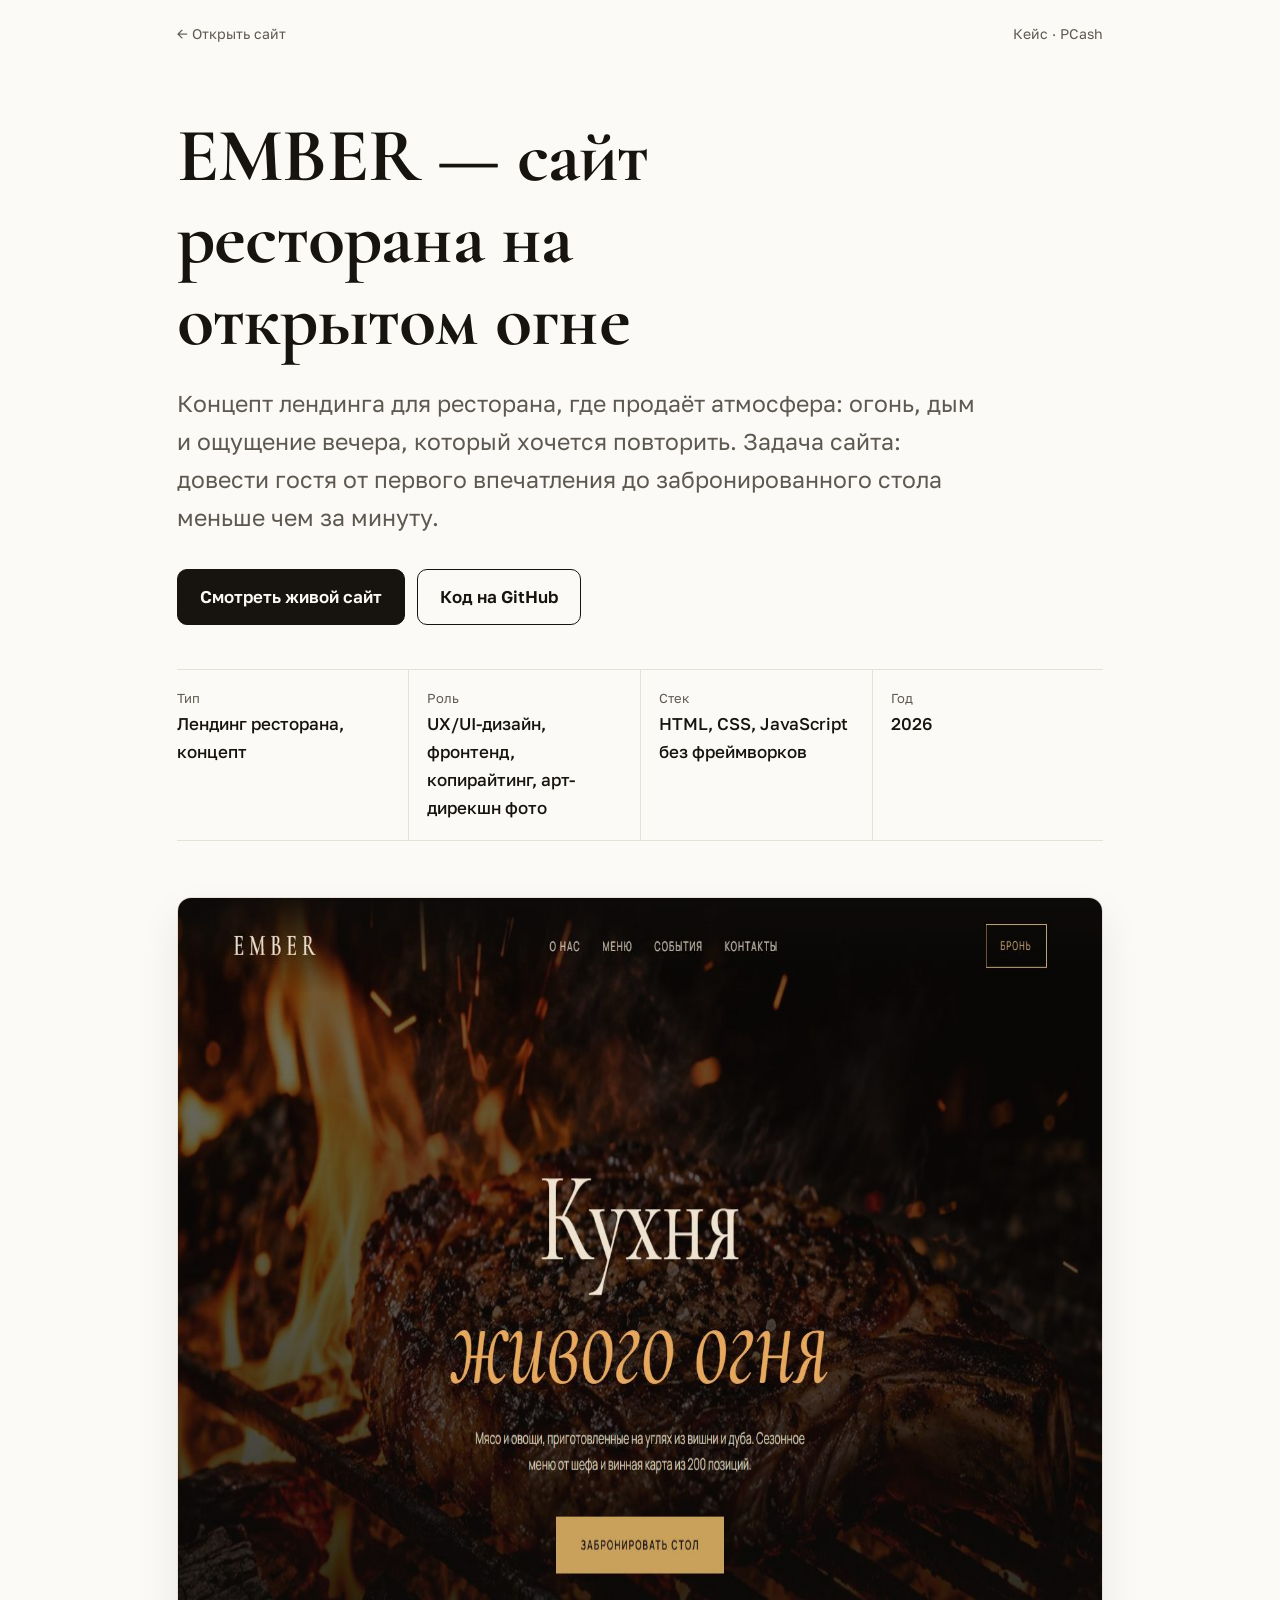
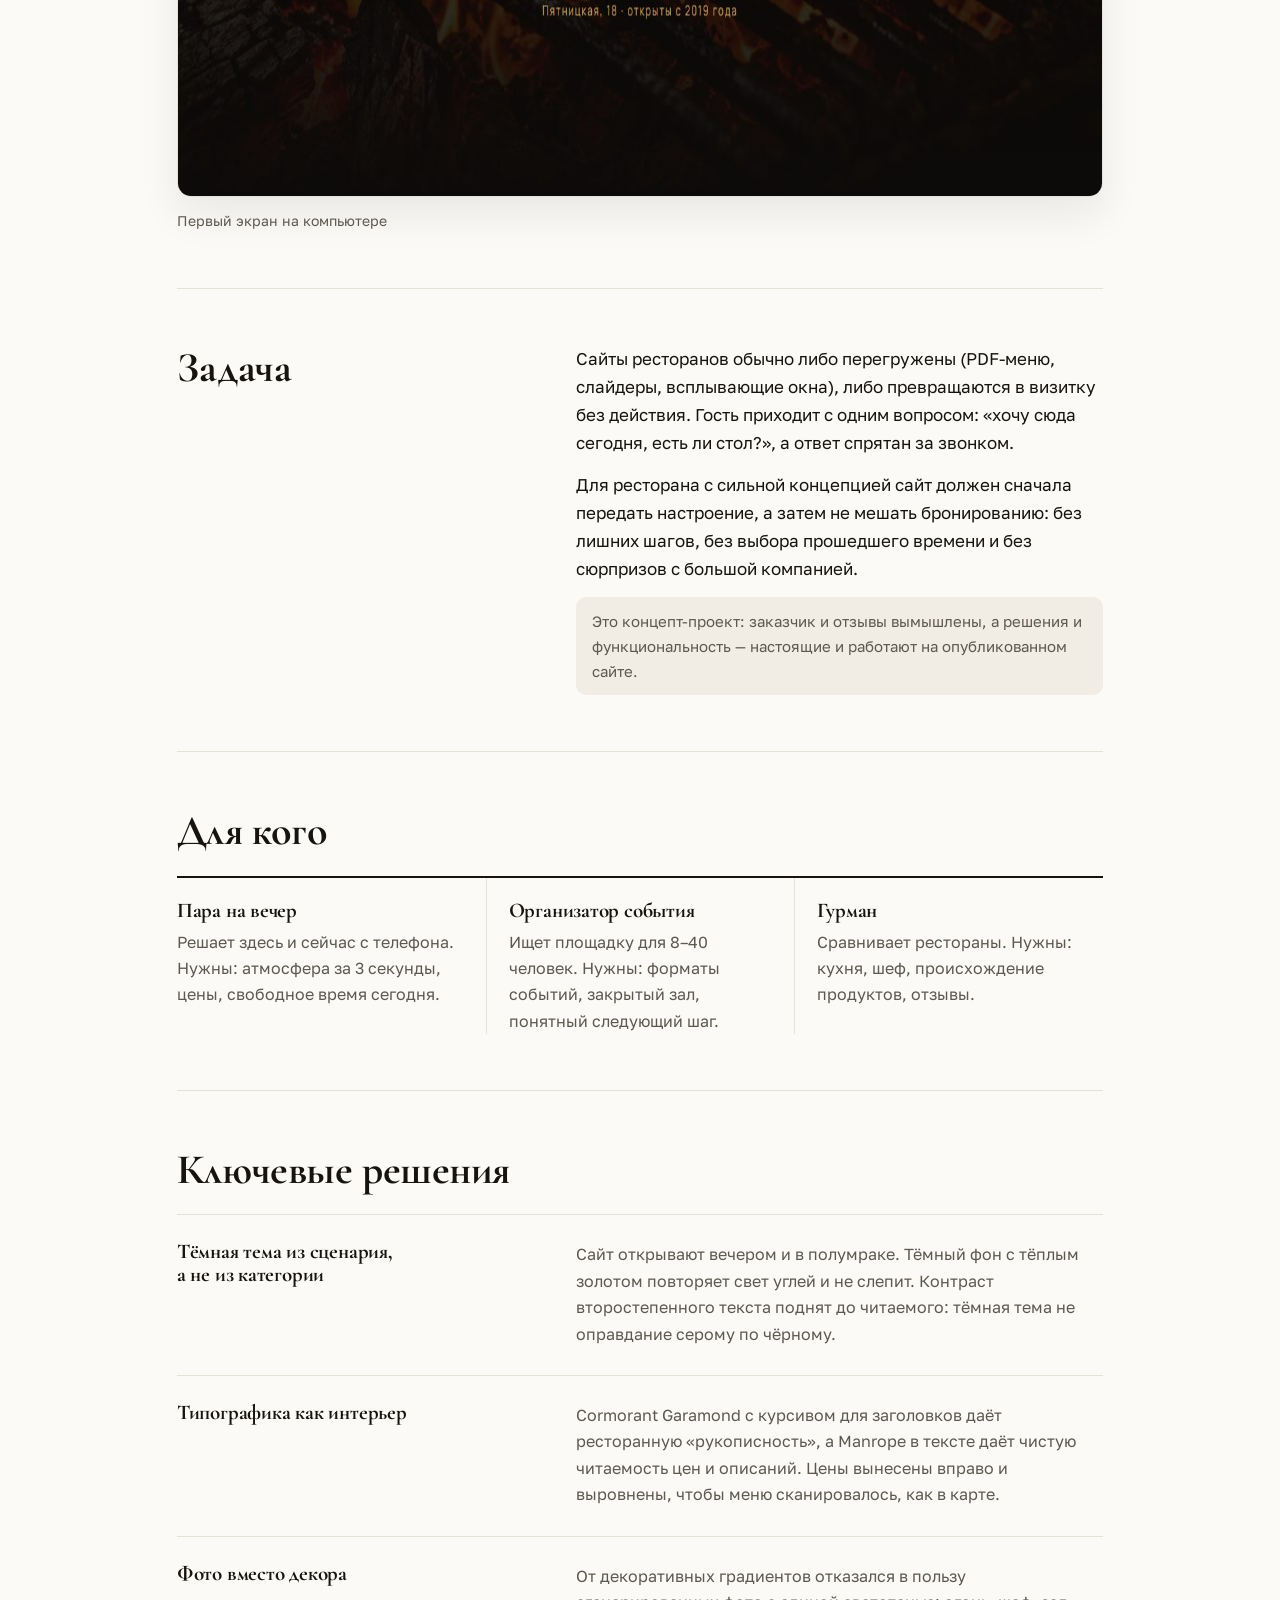
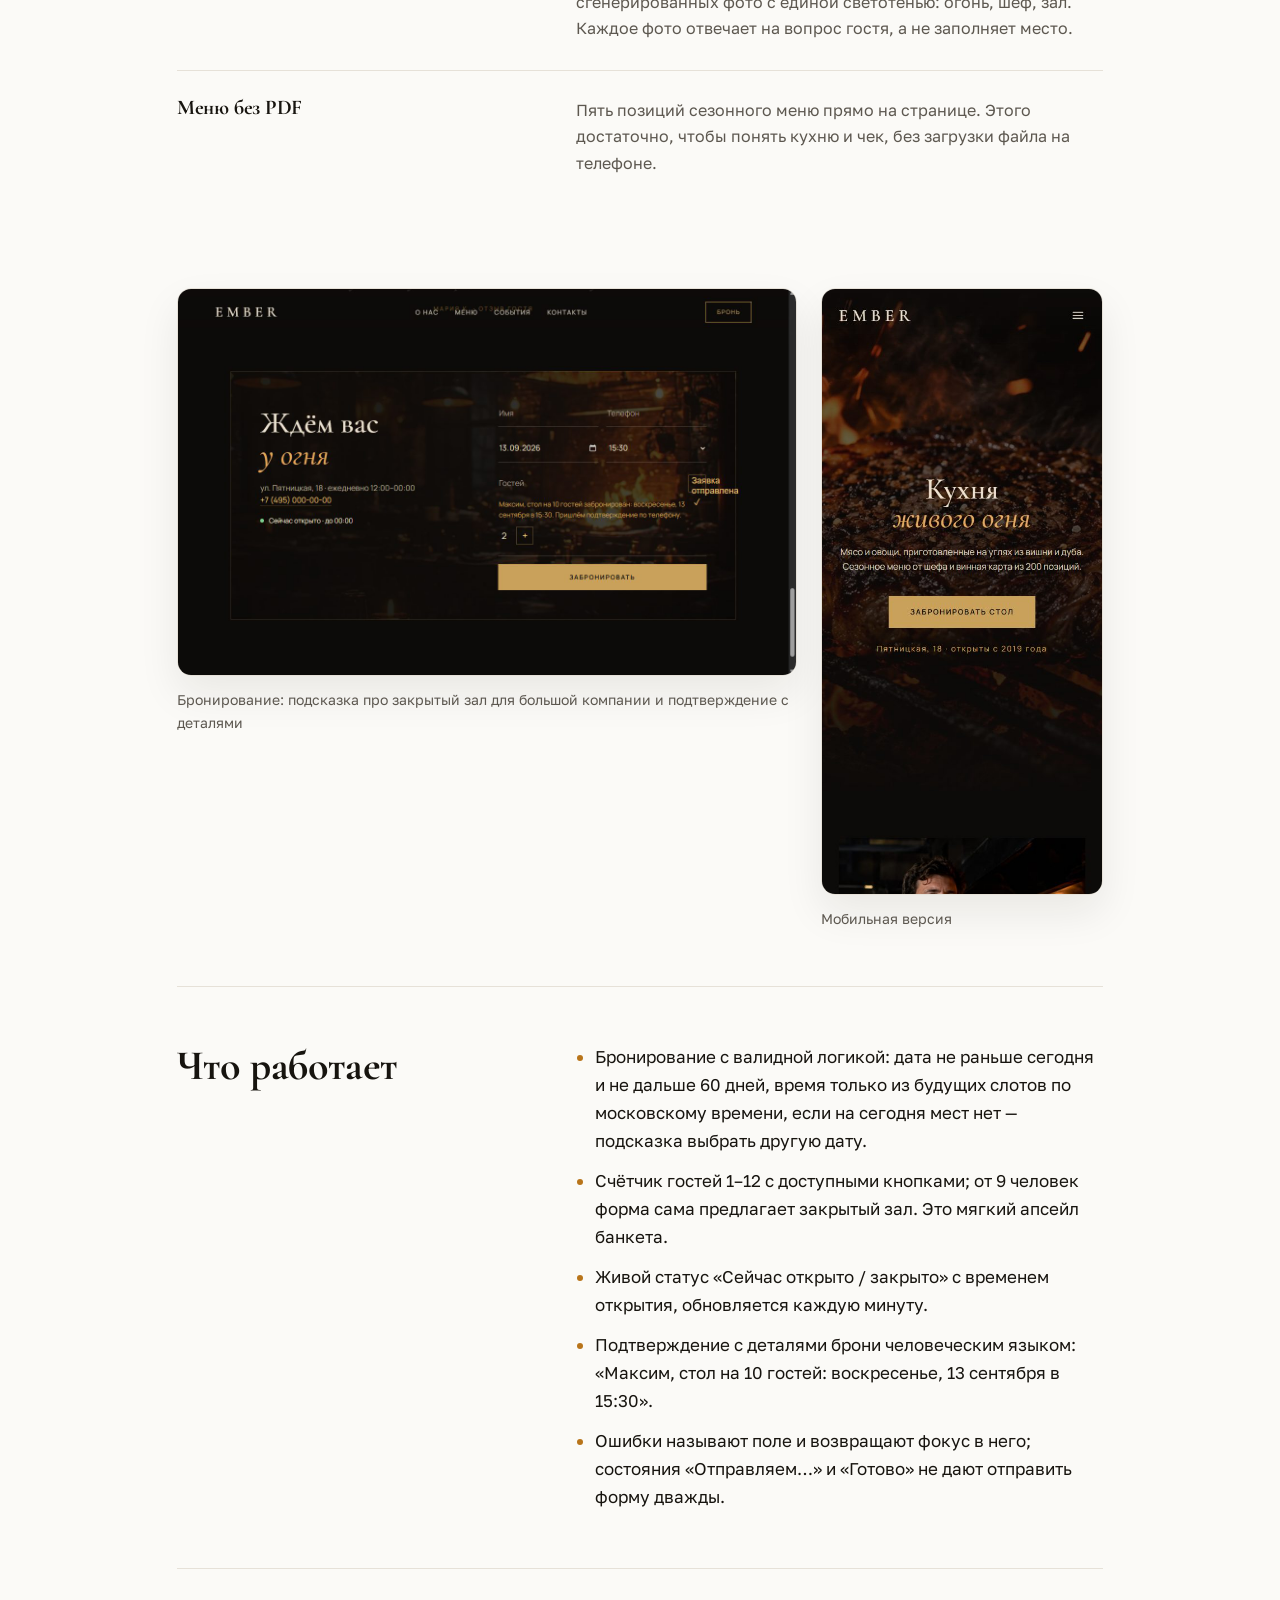
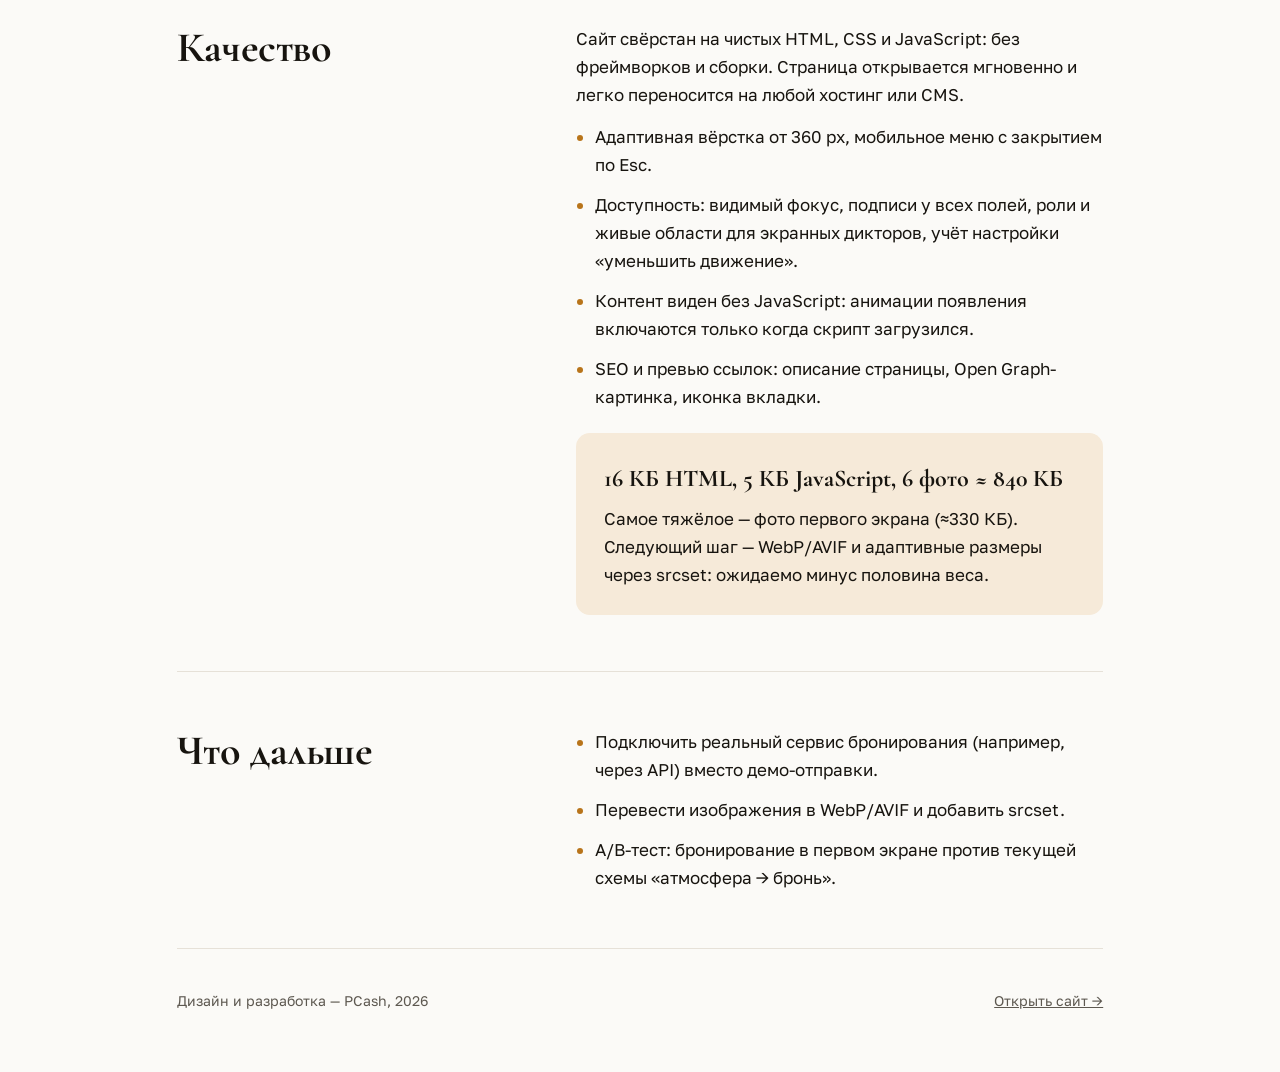
==== case-study.html @ 5219b6cd "Add case study page Co-Authored-By: Claude Opus 5 <noreply@anthropic.com>" ====
<!doctype html><html lang="ru"><head><meta charset="utf-8"><meta name="viewport" content="width=device-width,initial-scale=1">
<title>Кейс: EMBER — сайт ресторана на открытом огне</title>
<meta name="description" content="Концепт лендинга для ресторана, где продаёт атмосфера: огонь, дым и ощущение вечера, который хочется повторить. Задача сайта: довести гостя от первого впечатления до забронированного стола меньше чем за минуту.">
<meta property="og:title" content="Кейс: EMBER — сайт ресторана на открытом огне"><meta property="og:image" content="https://philippkasharov-bit.github.io/ember-restaurant/case/desktop.jpg">
<link href="https://fonts.googleapis.com/css2?family=Cormorant+Garamond:wght@500;600&family=Golos+Text:wght@400;500;600&display=swap" rel="stylesheet">
<style>
*{margin:0;box-sizing:border-box}
:root{--ink:#17140f;--muted:#5d5850;--line:#e6e1d8;--bg:#fbfaf7;--accent:#b8741a;--soft:#f6ead9}
body{font-family:'Golos Text',system-ui,sans-serif;background:var(--bg);color:var(--ink);line-height:1.65;font-size:17px}
a{color:inherit}
.wrap{max-width:1080px;margin:auto;padding:0 6vw}
.top{display:flex;justify-content:space-between;align-items:center;padding:22px 0;font-size:14px;color:var(--muted)}
.top a{text-decoration:none}.top a:hover{color:var(--ink)}
h1,h2,h3{font-family:'Cormorant Garamond',Georgia,serif;line-height:1.08;letter-spacing:-.01em;text-wrap:balance}
h1{font-size:clamp(40px,6vw,76px);margin:48px 0 24px;max-width:16ch}
h2{font-size:clamp(28px,3.4vw,42px);margin-bottom:22px}
h3{font-size:21px;margin-bottom:6px}
.lead{font-size:clamp(19px,2vw,23px);color:var(--muted);max-width:58ch}
.links{display:flex;gap:12px;flex-wrap:wrap;margin:32px 0 44px}
.btn{display:inline-flex;align-items:center;gap:8px;padding:13px 22px;border-radius:10px;text-decoration:none;font-weight:600;border:1px solid var(--ink);transition:background .2s,color .2s}
.btn.primary{background:var(--ink);color:var(--bg)}.btn:hover{background:var(--accent);border-color:var(--accent);color:#fff}
dl{display:grid;grid-template-columns:repeat(4,1fr);border-top:1px solid var(--line);border-bottom:1px solid var(--line)}
dl div{padding:18px 18px 18px 0}dl div+div{padding-left:18px;border-left:1px solid var(--line)}
dt{font-size:13px;color:var(--muted)}dd{font-weight:500}
figure{margin:56px 0}figure img{width:100%;display:block;border-radius:14px;border:1px solid var(--line);box-shadow:0 18px 40px rgba(23,20,15,.08)}
figcaption{font-size:14px;color:var(--muted);margin-top:12px}
.duo{display:grid;grid-template-columns:2.2fr 1fr;gap:24px;align-items:start}
section{padding:56px 0;border-top:1px solid var(--line)}
.cols{display:grid;grid-template-columns:.9fr 1.4fr;gap:60px}
.cols p+p{margin-top:14px}
.cards{list-style:none;padding:0;display:grid;grid-template-columns:repeat(3,1fr);gap:0;border-top:2px solid var(--ink)}
.cards li{padding:22px 22px 0 0}.cards li+li{padding-left:22px;border-left:1px solid var(--line)}
.cards p,.dec p{color:var(--muted);font-size:16px}
.dec{list-style:none;padding:0;display:grid;gap:28px}
.dec li{display:grid;grid-template-columns:.9fr 1.4fr;gap:60px;padding-top:26px;border-top:1px solid var(--line)}
.feat{padding-left:1.1em;display:grid;gap:12px}.feat li::marker{color:var(--accent)}
.stat{background:var(--soft);border-radius:14px;padding:26px 28px;margin-top:22px}
.stat b{display:block;font-family:'Cormorant Garamond',Georgia,serif;font-size:24px;margin-bottom:6px}
.note{font-size:15px;color:var(--muted);background:#f1ede5;border-radius:10px;padding:12px 16px;margin-top:22px}
footer{padding:40px 0 60px;border-top:1px solid var(--line);color:var(--muted);font-size:14px;display:flex;justify-content:space-between;flex-wrap:wrap;gap:12px}
:focus-visible{outline:3px solid var(--accent);outline-offset:3px}
@media(max-width:820px){dl{grid-template-columns:1fr 1fr}dl div:nth-child(3){padding-left:0;border-left:0}.duo,.cols,.dec li,.cards{grid-template-columns:1fr;gap:18px}.cards li,.cards li+li{padding:20px 0;border-left:0;border-bottom:1px solid var(--line)}}
</style></head><body>
<div class="wrap">
<header class="top"><a href="./">← Открыть сайт</a><span>Кейс · PCash</span></header>
<h1>EMBER — сайт ресторана на открытом огне</h1>
<p class="lead">Концепт лендинга для ресторана, где продаёт атмосфера: огонь, дым и ощущение вечера, который хочется повторить. Задача сайта: довести гостя от первого впечатления до забронированного стола меньше чем за минуту.</p>
<div class="links"><a class="btn primary" href="./">Смотреть живой сайт</a><a class="btn" href="https://github.com/philippkasharov-bit/ember-restaurant">Код на GitHub</a></div>
<dl><div><dt>Тип</dt><dd>Лендинг ресторана, концепт</dd></div><div><dt>Роль</dt><dd>UX/UI-дизайн, фронтенд, копирайтинг, арт-дирекшн фото</dd></div><div><dt>Стек</dt><dd>HTML, CSS, JavaScript без фреймворков</dd></div><div><dt>Год</dt><dd>2026</dd></div></dl>

<figure><img src="case/desktop.jpg" alt="Первый экран сайта EMBER — сайт ресторана на открытом огне на компьютере" width="1440" height="900" loading="eager"><figcaption>Первый экран на компьютере</figcaption></figure>

<section class="cols"><h2>Задача</h2><div><p>Сайты ресторанов обычно либо перегружены (PDF-меню, слайдеры, всплывающие окна), либо превращаются в визитку без действия. Гость приходит с одним вопросом: «хочу сюда сегодня, есть ли стол?», а ответ спрятан за звонком.</p><p>Для ресторана с сильной концепцией сайт должен сначала передать настроение, а затем не мешать бронированию: без лишних шагов, без выбора прошедшего времени и без сюрпризов с большой компанией.</p><p class="note">Это концепт-проект: заказчик и отзывы вымышлены, а решения и функциональность — настоящие и работают на опубликованном сайте.</p></div></section>

<section><h2>Для кого</h2><ul class="cards"><li><h3>Пара на вечер</h3><p>Решает здесь и сейчас с телефона. Нужны: атмосфера за 3 секунды, цены, свободное время сегодня.</p></li><li><h3>Организатор события</h3><p>Ищет площадку для 8–40 человек. Нужны: форматы событий, закрытый зал, понятный следующий шаг.</p></li><li><h3>Гурман</h3><p>Сравнивает рестораны. Нужны: кухня, шеф, происхождение продуктов, отзывы.</p></li></ul></section>

<section><h2>Ключевые решения</h2><ul class="dec"><li><h3>Тёмная тема из сценария, а не из категории</h3><p>Сайт открывают вечером и в полумраке. Тёмный фон с тёплым золотом повторяет свет углей и не слепит. Контраст второстепенного текста поднят до читаемого: тёмная тема не оправдание серому по чёрному.</p></li><li><h3>Типографика как интерьер</h3><p>Cormorant Garamond с курсивом для заголовков даёт ресторанную «рукописность», а Manrope в тексте даёт чистую читаемость цен и описаний. Цены вынесены вправо и выровнены, чтобы меню сканировалось, как в карте.</p></li><li><h3>Фото вместо декора</h3><p>От декоративных градиентов отказался в пользу сгенерированных фото с единой светотенью: огонь, шеф, зал. Каждое фото отвечает на вопрос гостя, а не заполняет место.</p></li><li><h3>Меню без PDF</h3><p>Пять позиций сезонного меню прямо на странице. Этого достаточно, чтобы понять кухню и чек, без загрузки файла на телефоне.</p></li></ul></section>

<figure class="duo"><div><img src="case/detail.jpg" alt="Бронирование: подсказка про закрытый зал для большой компании и подтверждение с деталями" loading="lazy"><figcaption>Бронирование: подсказка про закрытый зал для большой компании и подтверждение с деталями</figcaption></div><div><img src="case/mobile.jpg" alt="Мобильная версия" loading="lazy"><figcaption>Мобильная версия</figcaption></div></figure>

<section class="cols"><h2>Что работает</h2><ul class="feat"><li>Бронирование с валидной логикой: дата не раньше сегодня и не дальше 60 дней, время только из будущих слотов по московскому времени, если на сегодня мест нет — подсказка выбрать другую дату.</li><li>Счётчик гостей 1–12 с доступными кнопками; от 9 человек форма сама предлагает закрытый зал. Это мягкий апсейл банкета.</li><li>Живой статус «Сейчас открыто / закрыто» с временем открытия, обновляется каждую минуту.</li><li>Подтверждение с деталями брони человеческим языком: «Максим, стол на 10 гостей: воскресенье, 13 сентября в 15:30».</li><li>Ошибки называют поле и возвращают фокус в него; состояния «Отправляем…» и «Готово» не дают отправить форму дважды.</li></ul></section>

<section class="cols"><h2>Качество</h2><div>
<p>Сайт свёрстан на чистых HTML, CSS и JavaScript: без фреймворков и сборки. Страница открывается мгновенно и легко переносится на любой хостинг или CMS.</p>
<ul class="feat" style="margin-top:14px">
<li>Адаптивная вёрстка от 360 px, мобильное меню с закрытием по Esc.</li>
<li>Доступность: видимый фокус, подписи у всех полей, роли и живые области для экранных дикторов, учёт настройки «уменьшить движение».</li>
<li>Контент виден без JavaScript: анимации появления включаются только когда скрипт загрузился.</li>
<li>SEO и превью ссылок: описание страницы, Open Graph-картинка, иконка вкладки.</li>
</ul>
<div class="stat"><b>16 КБ HTML, 5 КБ JavaScript, 6 фото ≈ 840 КБ</b>Самое тяжёлое — фото первого экрана (≈330 КБ). Следующий шаг — WebP/AVIF и адаптивные размеры через srcset: ожидаемо минус половина веса.</div>
</div></section>

<section class="cols"><h2>Что дальше</h2><ul class="feat"><li>Подключить реальный сервис бронирования (например, через API) вместо демо-отправки.</li><li>Перевести изображения в WebP/AVIF и добавить srcset.</li><li>A/B-тест: бронирование в первом экране против текущей схемы «атмосфера → бронь».</li></ul></section>
</div>
<div class="wrap"><footer><span>Дизайн и разработка — PCash, 2026</span><a href="./">Открыть сайт →</a></footer></div>
</body></html>
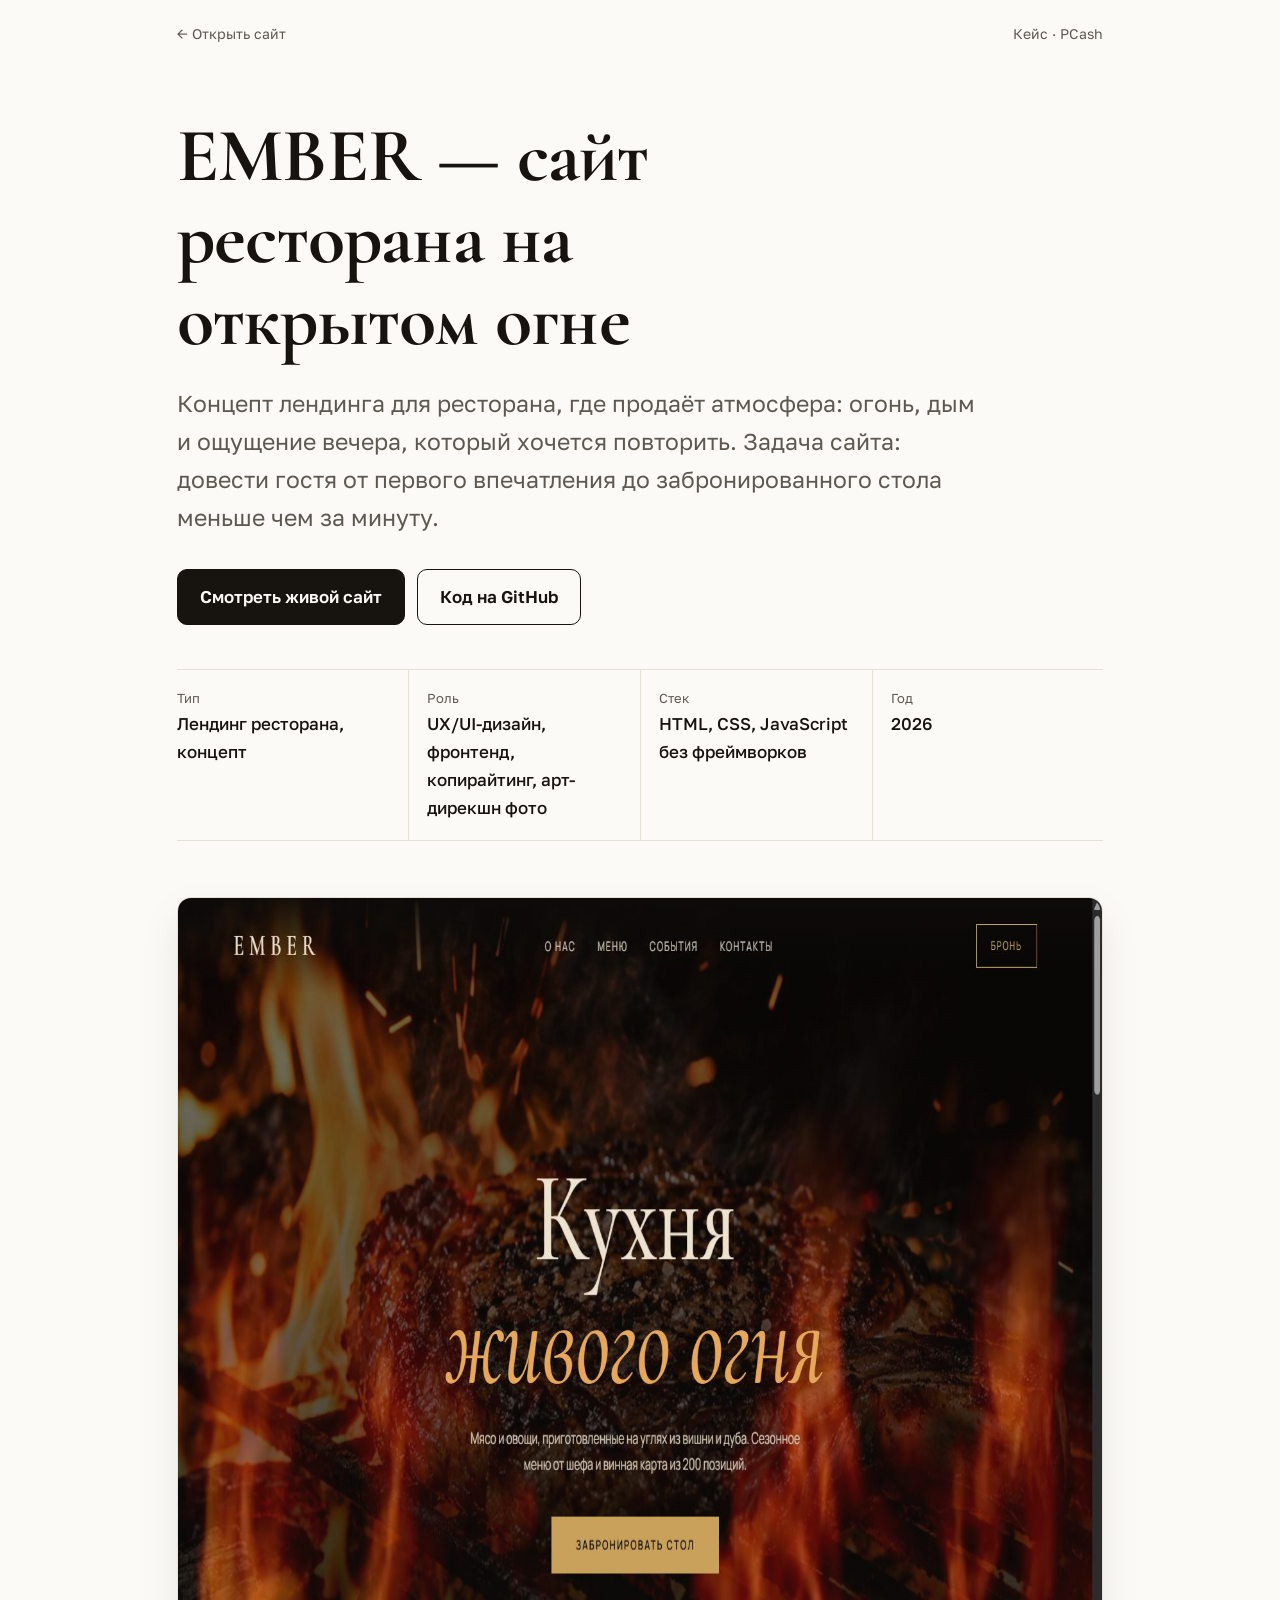
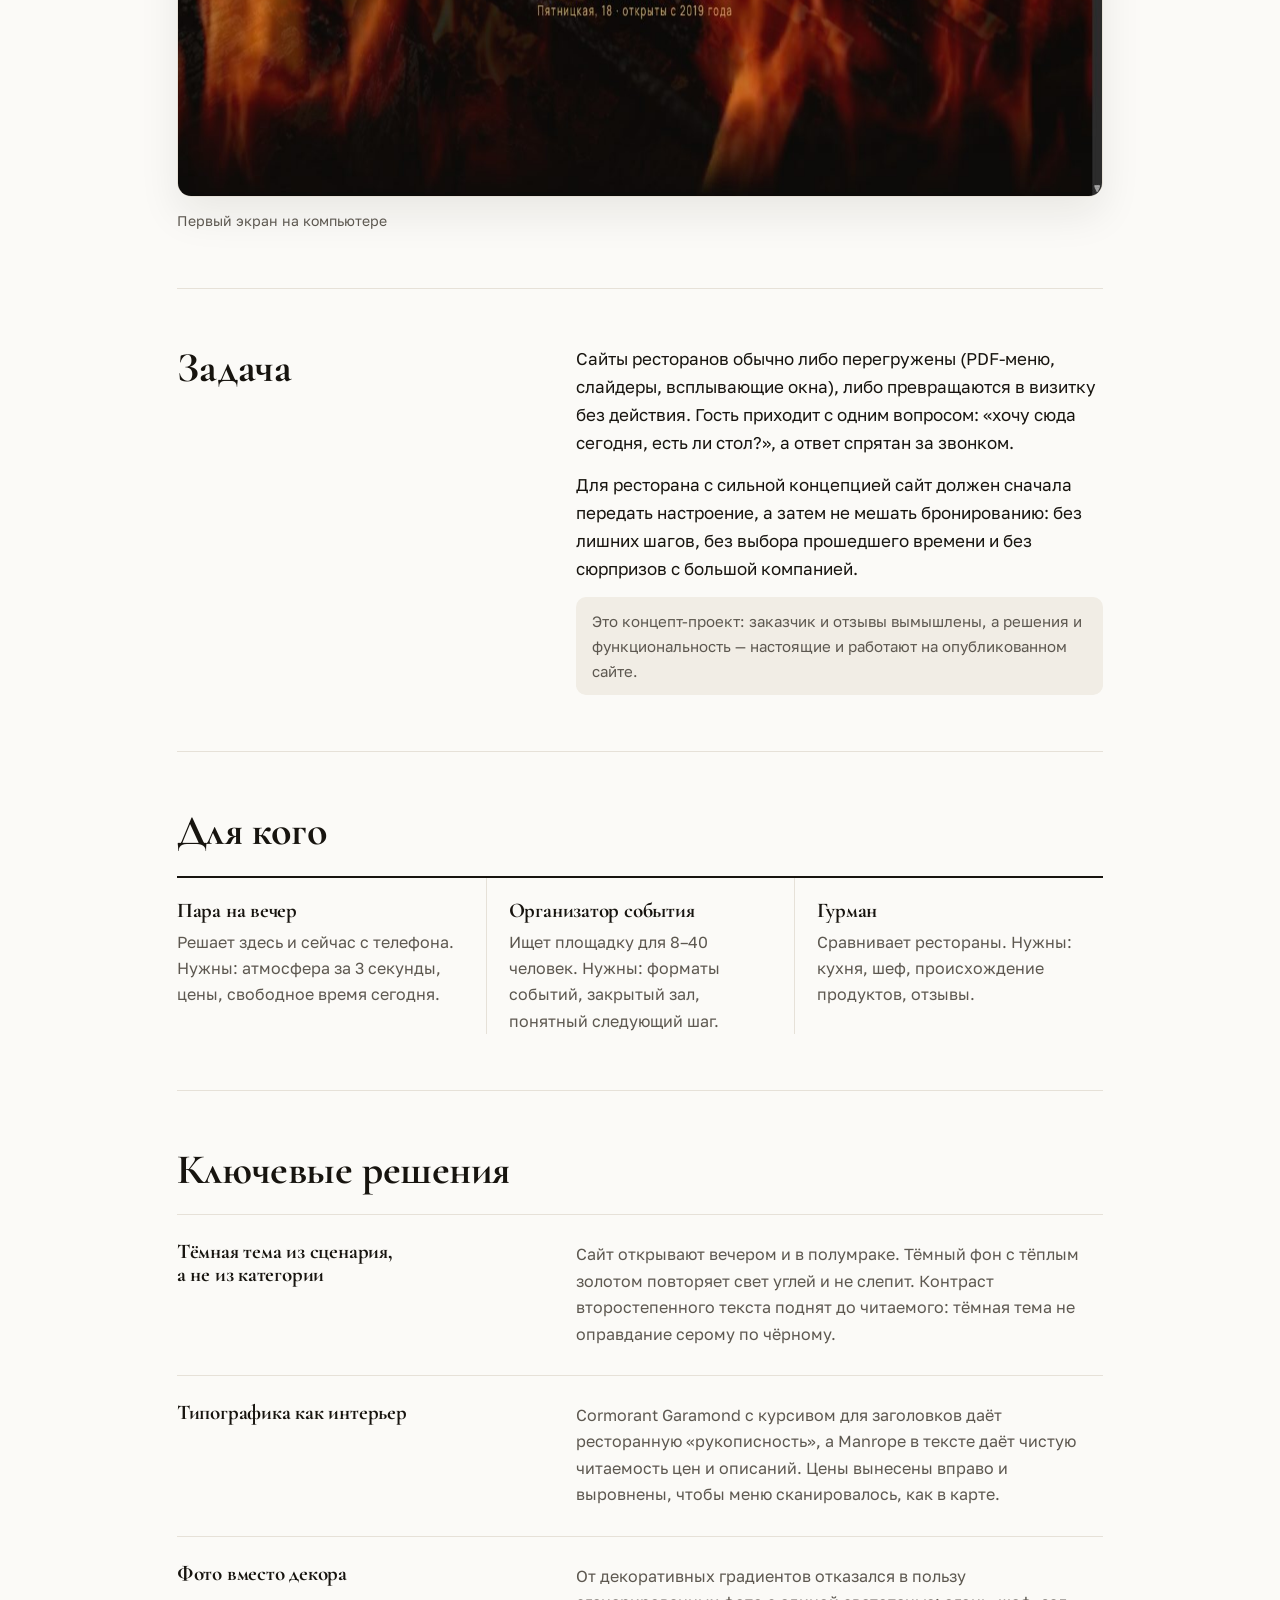
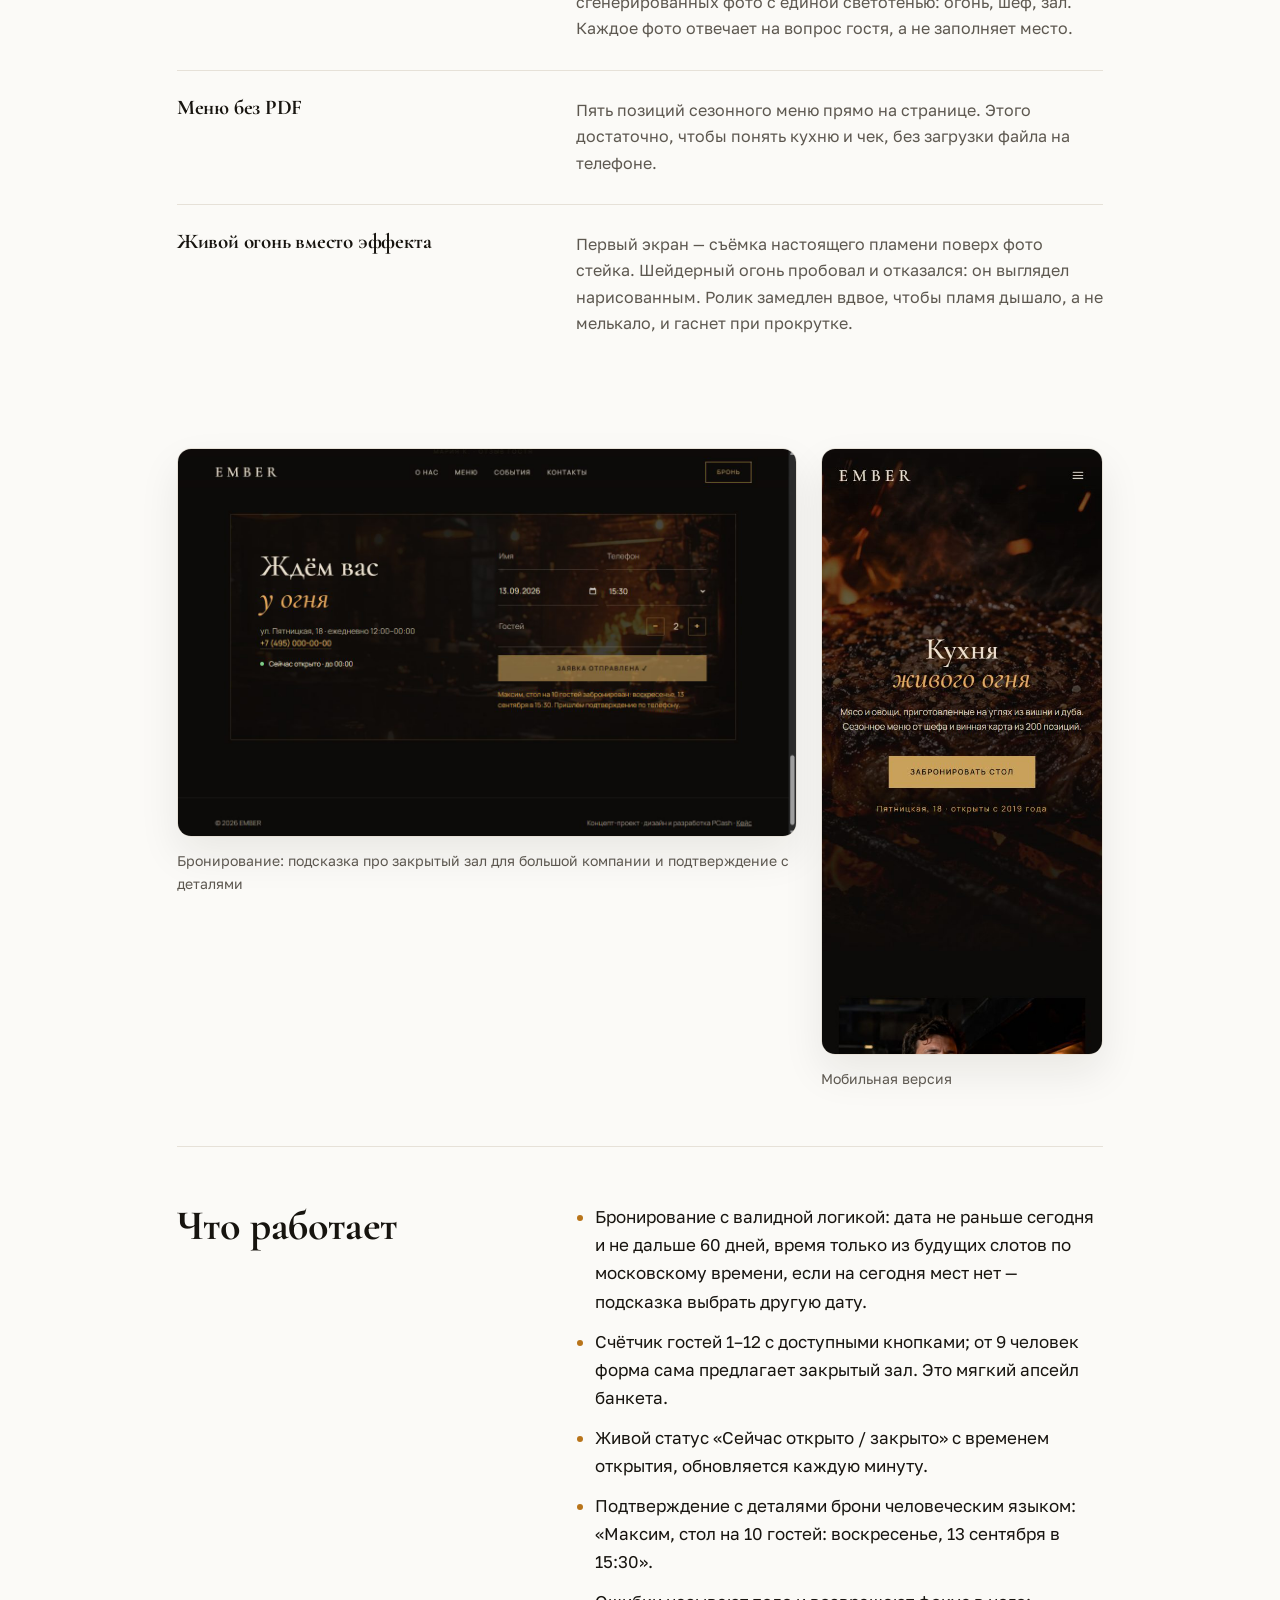
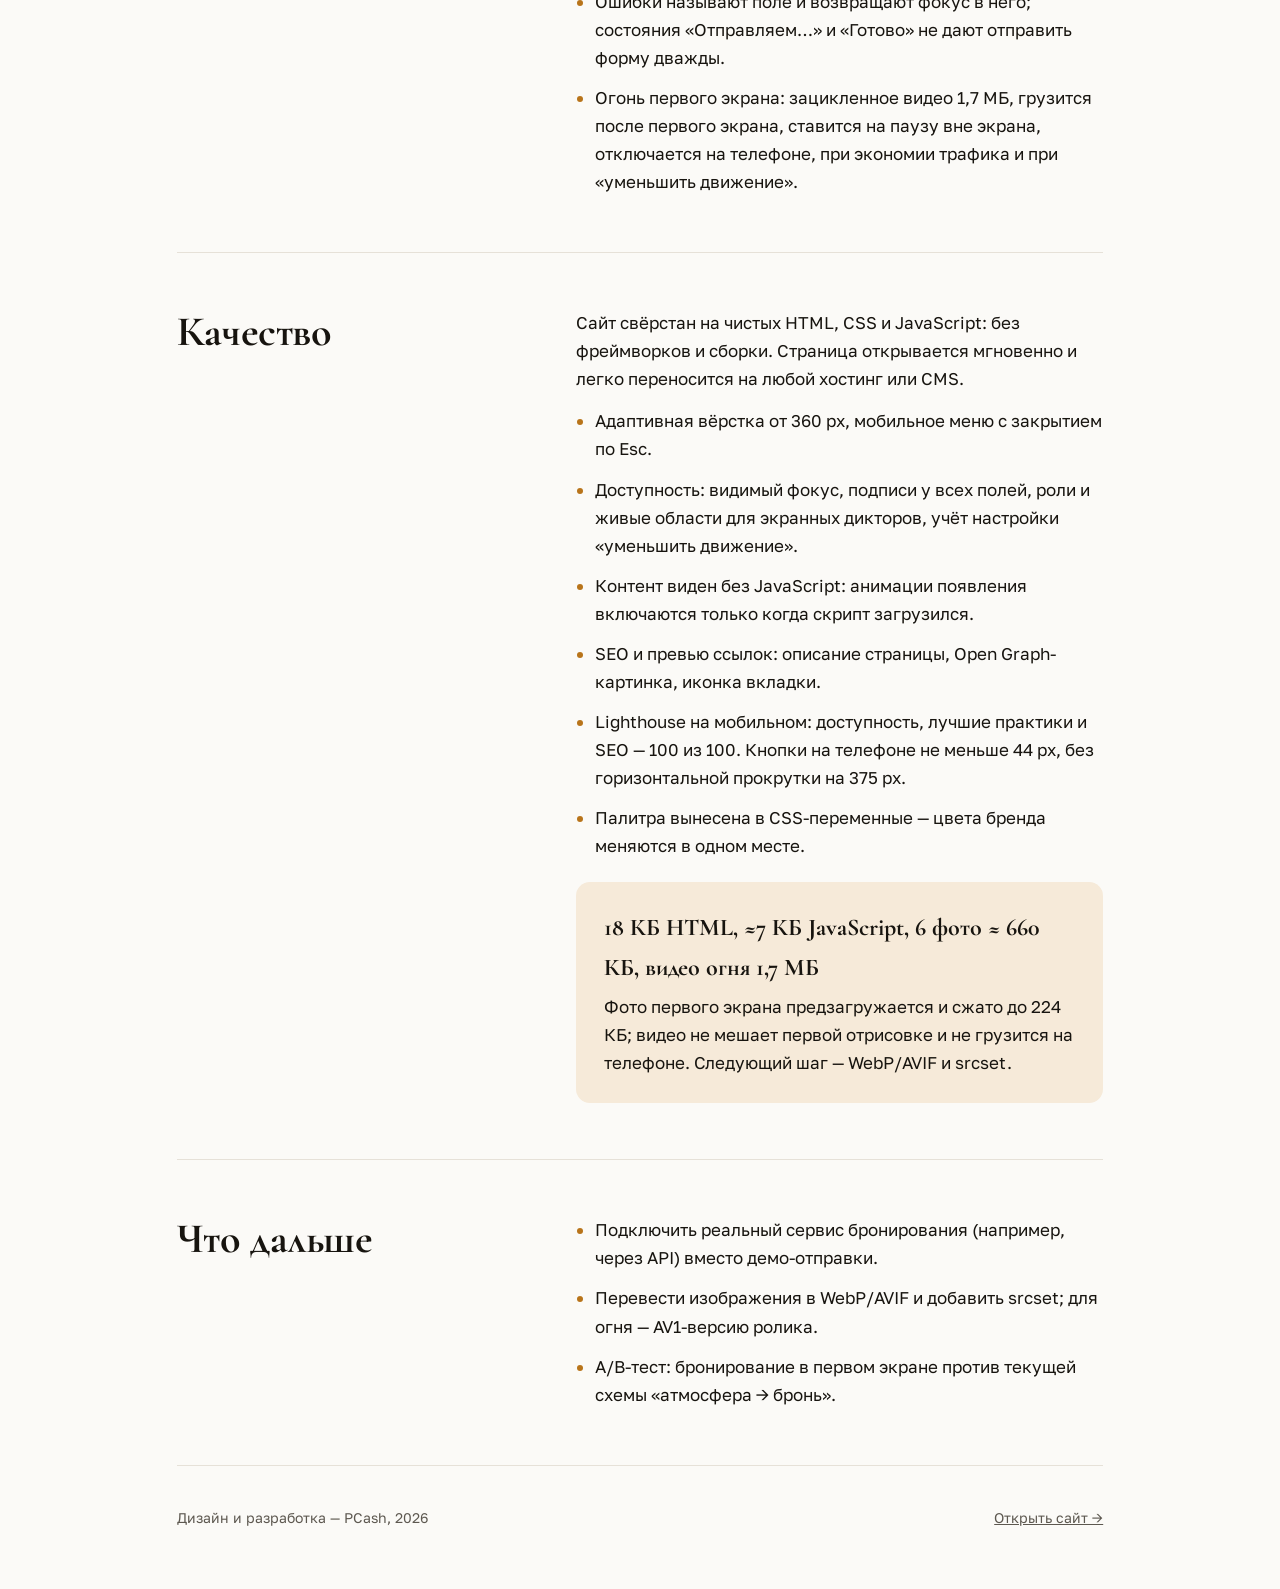
==== commit dd79ae7c: "Update case study: signature interactions, audit results, fresh screenshots Co-Authored-By: Claude O" ====
--- a/case-study.html
+++ b/case-study.html
@@ -54,11 +54,11 @@
 
 <section><h2>Для кого</h2><ul class="cards"><li><h3>Пара на вечер</h3><p>Решает здесь и сейчас с телефона. Нужны: атмосфера за 3 секунды, цены, свободное время сегодня.</p></li><li><h3>Организатор события</h3><p>Ищет площадку для 8–40 человек. Нужны: форматы событий, закрытый зал, понятный следующий шаг.</p></li><li><h3>Гурман</h3><p>Сравнивает рестораны. Нужны: кухня, шеф, происхождение продуктов, отзывы.</p></li></ul></section>
 
-<section><h2>Ключевые решения</h2><ul class="dec"><li><h3>Тёмная тема из сценария, а не из категории</h3><p>Сайт открывают вечером и в полумраке. Тёмный фон с тёплым золотом повторяет свет углей и не слепит. Контраст второстепенного текста поднят до читаемого: тёмная тема не оправдание серому по чёрному.</p></li><li><h3>Типографика как интерьер</h3><p>Cormorant Garamond с курсивом для заголовков даёт ресторанную «рукописность», а Manrope в тексте даёт чистую читаемость цен и описаний. Цены вынесены вправо и выровнены, чтобы меню сканировалось, как в карте.</p></li><li><h3>Фото вместо декора</h3><p>От декоративных градиентов отказался в пользу сгенерированных фото с единой светотенью: огонь, шеф, зал. Каждое фото отвечает на вопрос гостя, а не заполняет место.</p></li><li><h3>Меню без PDF</h3><p>Пять позиций сезонного меню прямо на странице. Этого достаточно, чтобы понять кухню и чек, без загрузки файла на телефоне.</p></li></ul></section>
+<section><h2>Ключевые решения</h2><ul class="dec"><li><h3>Тёмная тема из сценария, а не из категории</h3><p>Сайт открывают вечером и в полумраке. Тёмный фон с тёплым золотом повторяет свет углей и не слепит. Контраст второстепенного текста поднят до читаемого: тёмная тема не оправдание серому по чёрному.</p></li><li><h3>Типографика как интерьер</h3><p>Cormorant Garamond с курсивом для заголовков даёт ресторанную «рукописность», а Manrope в тексте даёт чистую читаемость цен и описаний. Цены вынесены вправо и выровнены, чтобы меню сканировалось, как в карте.</p></li><li><h3>Фото вместо декора</h3><p>От декоративных градиентов отказался в пользу сгенерированных фото с единой светотенью: огонь, шеф, зал. Каждое фото отвечает на вопрос гостя, а не заполняет место.</p></li><li><h3>Меню без PDF</h3><p>Пять позиций сезонного меню прямо на странице. Этого достаточно, чтобы понять кухню и чек, без загрузки файла на телефоне.</p></li><li><h3>Живой огонь вместо эффекта</h3><p>Первый экран — съёмка настоящего пламени поверх фото стейка. Шейдерный огонь пробовал и отказался: он выглядел нарисованным. Ролик замедлен вдвое, чтобы пламя дышало, а не мелькало, и гаснет при прокрутке.</p></li></ul></section>
 
 <figure class="duo"><div><img src="case/detail.jpg" alt="Бронирование: подсказка про закрытый зал для большой компании и подтверждение с деталями" loading="lazy"><figcaption>Бронирование: подсказка про закрытый зал для большой компании и подтверждение с деталями</figcaption></div><div><img src="case/mobile.jpg" alt="Мобильная версия" loading="lazy"><figcaption>Мобильная версия</figcaption></div></figure>
 
-<section class="cols"><h2>Что работает</h2><ul class="feat"><li>Бронирование с валидной логикой: дата не раньше сегодня и не дальше 60 дней, время только из будущих слотов по московскому времени, если на сегодня мест нет — подсказка выбрать другую дату.</li><li>Счётчик гостей 1–12 с доступными кнопками; от 9 человек форма сама предлагает закрытый зал. Это мягкий апсейл банкета.</li><li>Живой статус «Сейчас открыто / закрыто» с временем открытия, обновляется каждую минуту.</li><li>Подтверждение с деталями брони человеческим языком: «Максим, стол на 10 гостей: воскресенье, 13 сентября в 15:30».</li><li>Ошибки называют поле и возвращают фокус в него; состояния «Отправляем…» и «Готово» не дают отправить форму дважды.</li></ul></section>
+<section class="cols"><h2>Что работает</h2><ul class="feat"><li>Бронирование с валидной логикой: дата не раньше сегодня и не дальше 60 дней, время только из будущих слотов по московскому времени, если на сегодня мест нет — подсказка выбрать другую дату.</li><li>Счётчик гостей 1–12 с доступными кнопками; от 9 человек форма сама предлагает закрытый зал. Это мягкий апсейл банкета.</li><li>Живой статус «Сейчас открыто / закрыто» с временем открытия, обновляется каждую минуту.</li><li>Подтверждение с деталями брони человеческим языком: «Максим, стол на 10 гостей: воскресенье, 13 сентября в 15:30».</li><li>Ошибки называют поле и возвращают фокус в него; состояния «Отправляем…» и «Готово» не дают отправить форму дважды.</li><li>Огонь первого экрана: зацикленное видео 1,7 МБ, грузится после первого экрана, ставится на паузу вне экрана, отключается на телефоне, при экономии трафика и при «уменьшить движение».</li></ul></section>
 
 <section class="cols"><h2>Качество</h2><div>
 <p>Сайт свёрстан на чистых HTML, CSS и JavaScript: без фреймворков и сборки. Страница открывается мгновенно и легко переносится на любой хостинг или CMS.</p>
@@ -67,11 +67,13 @@
 <li>Доступность: видимый фокус, подписи у всех полей, роли и живые области для экранных дикторов, учёт настройки «уменьшить движение».</li>
 <li>Контент виден без JavaScript: анимации появления включаются только когда скрипт загрузился.</li>
 <li>SEO и превью ссылок: описание страницы, Open Graph-картинка, иконка вкладки.</li>
+<li>Lighthouse на мобильном: доступность, лучшие практики и SEO — 100 из 100. Кнопки на телефоне не меньше 44 px, без горизонтальной прокрутки на 375 px.</li>
+<li>Палитра вынесена в CSS-переменные — цвета бренда меняются в одном месте.</li>
 </ul>
-<div class="stat"><b>16 КБ HTML, 5 КБ JavaScript, 6 фото ≈ 840 КБ</b>Самое тяжёлое — фото первого экрана (≈330 КБ). Следующий шаг — WebP/AVIF и адаптивные размеры через srcset: ожидаемо минус половина веса.</div>
+<div class="stat"><b>18 КБ HTML, ≈7 КБ JavaScript, 6 фото ≈ 660 КБ, видео огня 1,7 МБ</b>Фото первого экрана предзагружается и сжато до 224 КБ; видео не мешает первой отрисовке и не грузится на телефоне. Следующий шаг — WebP/AVIF и srcset.</div>
 </div></section>
 
-<section class="cols"><h2>Что дальше</h2><ul class="feat"><li>Подключить реальный сервис бронирования (например, через API) вместо демо-отправки.</li><li>Перевести изображения в WebP/AVIF и добавить srcset.</li><li>A/B-тест: бронирование в первом экране против текущей схемы «атмосфера → бронь».</li></ul></section>
+<section class="cols"><h2>Что дальше</h2><ul class="feat"><li>Подключить реальный сервис бронирования (например, через API) вместо демо-отправки.</li><li>Перевести изображения в WebP/AVIF и добавить srcset; для огня — AV1-версию ролика.</li><li>A/B-тест: бронирование в первом экране против текущей схемы «атмосфера → бронь».</li></ul></section>
 </div>
 <div class="wrap"><footer><span>Дизайн и разработка — PCash, 2026</span><a href="./">Открыть сайт →</a></footer></div>
 </body></html>
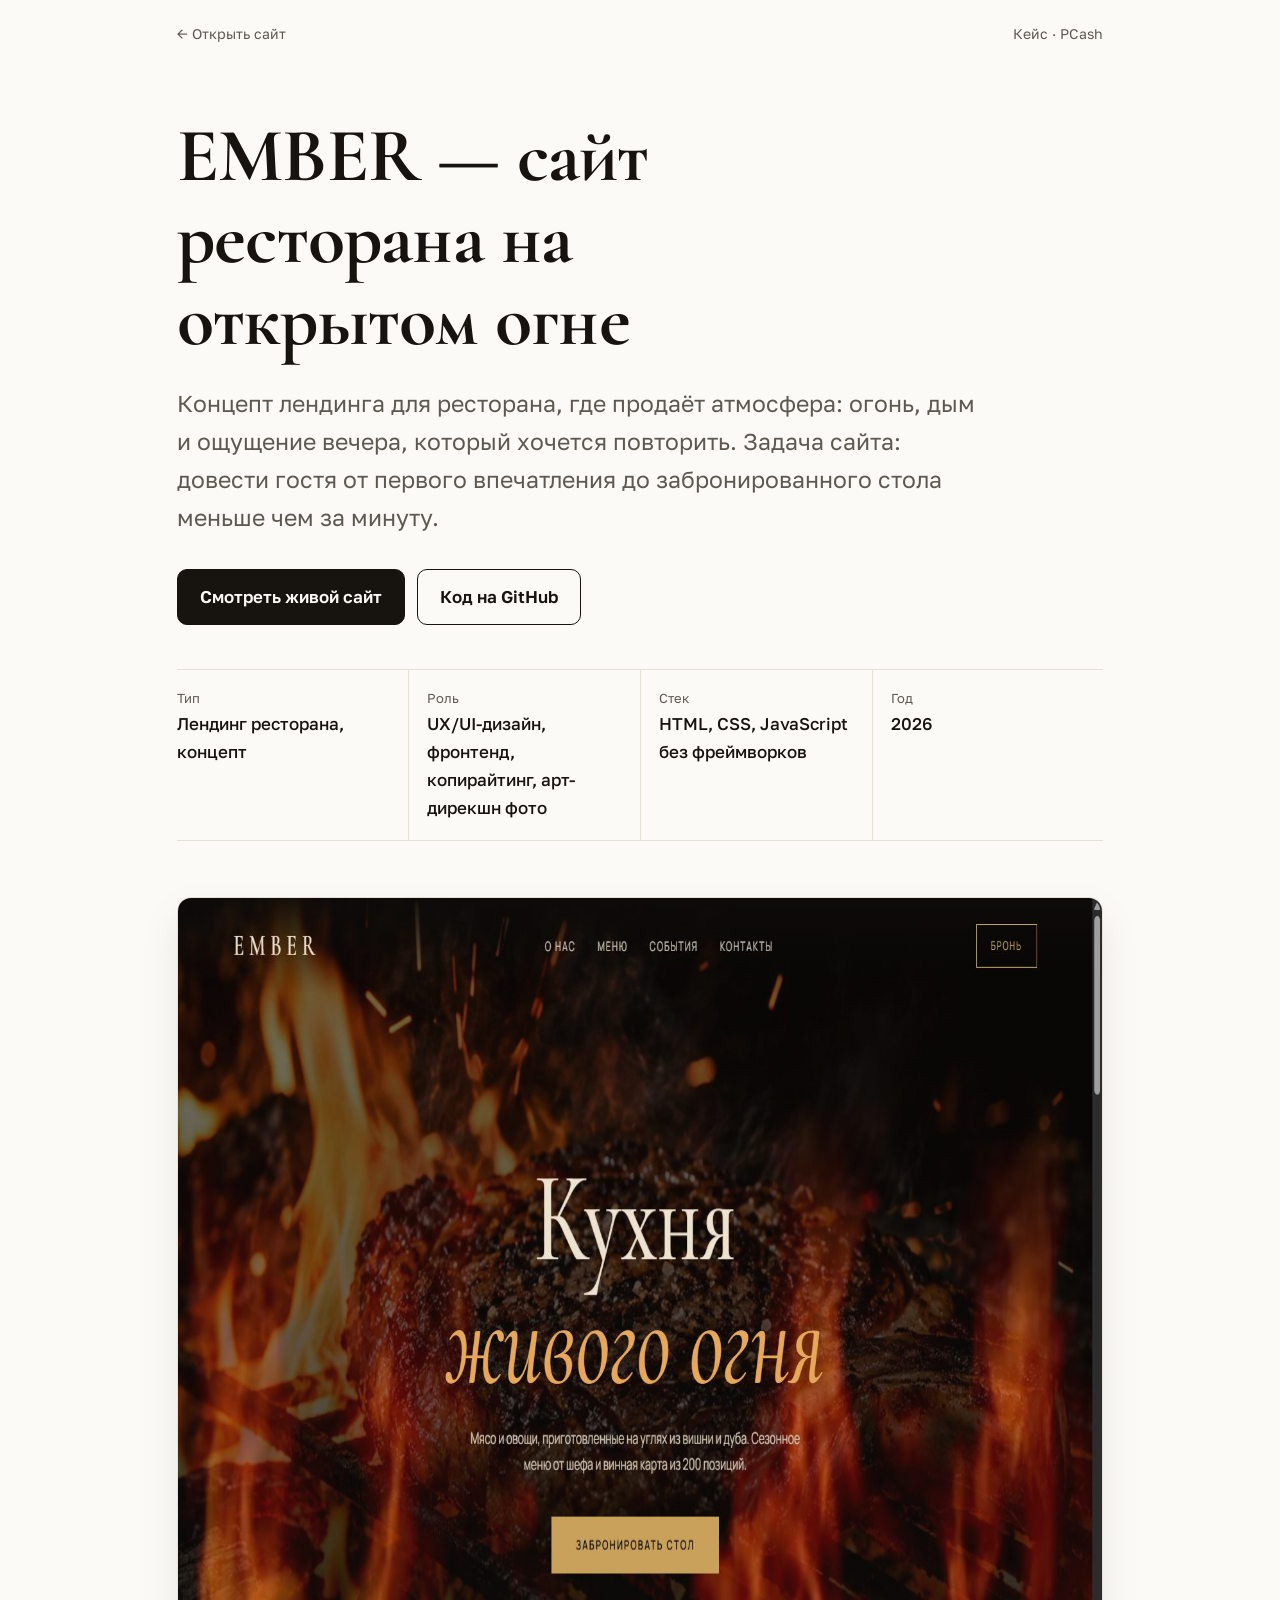
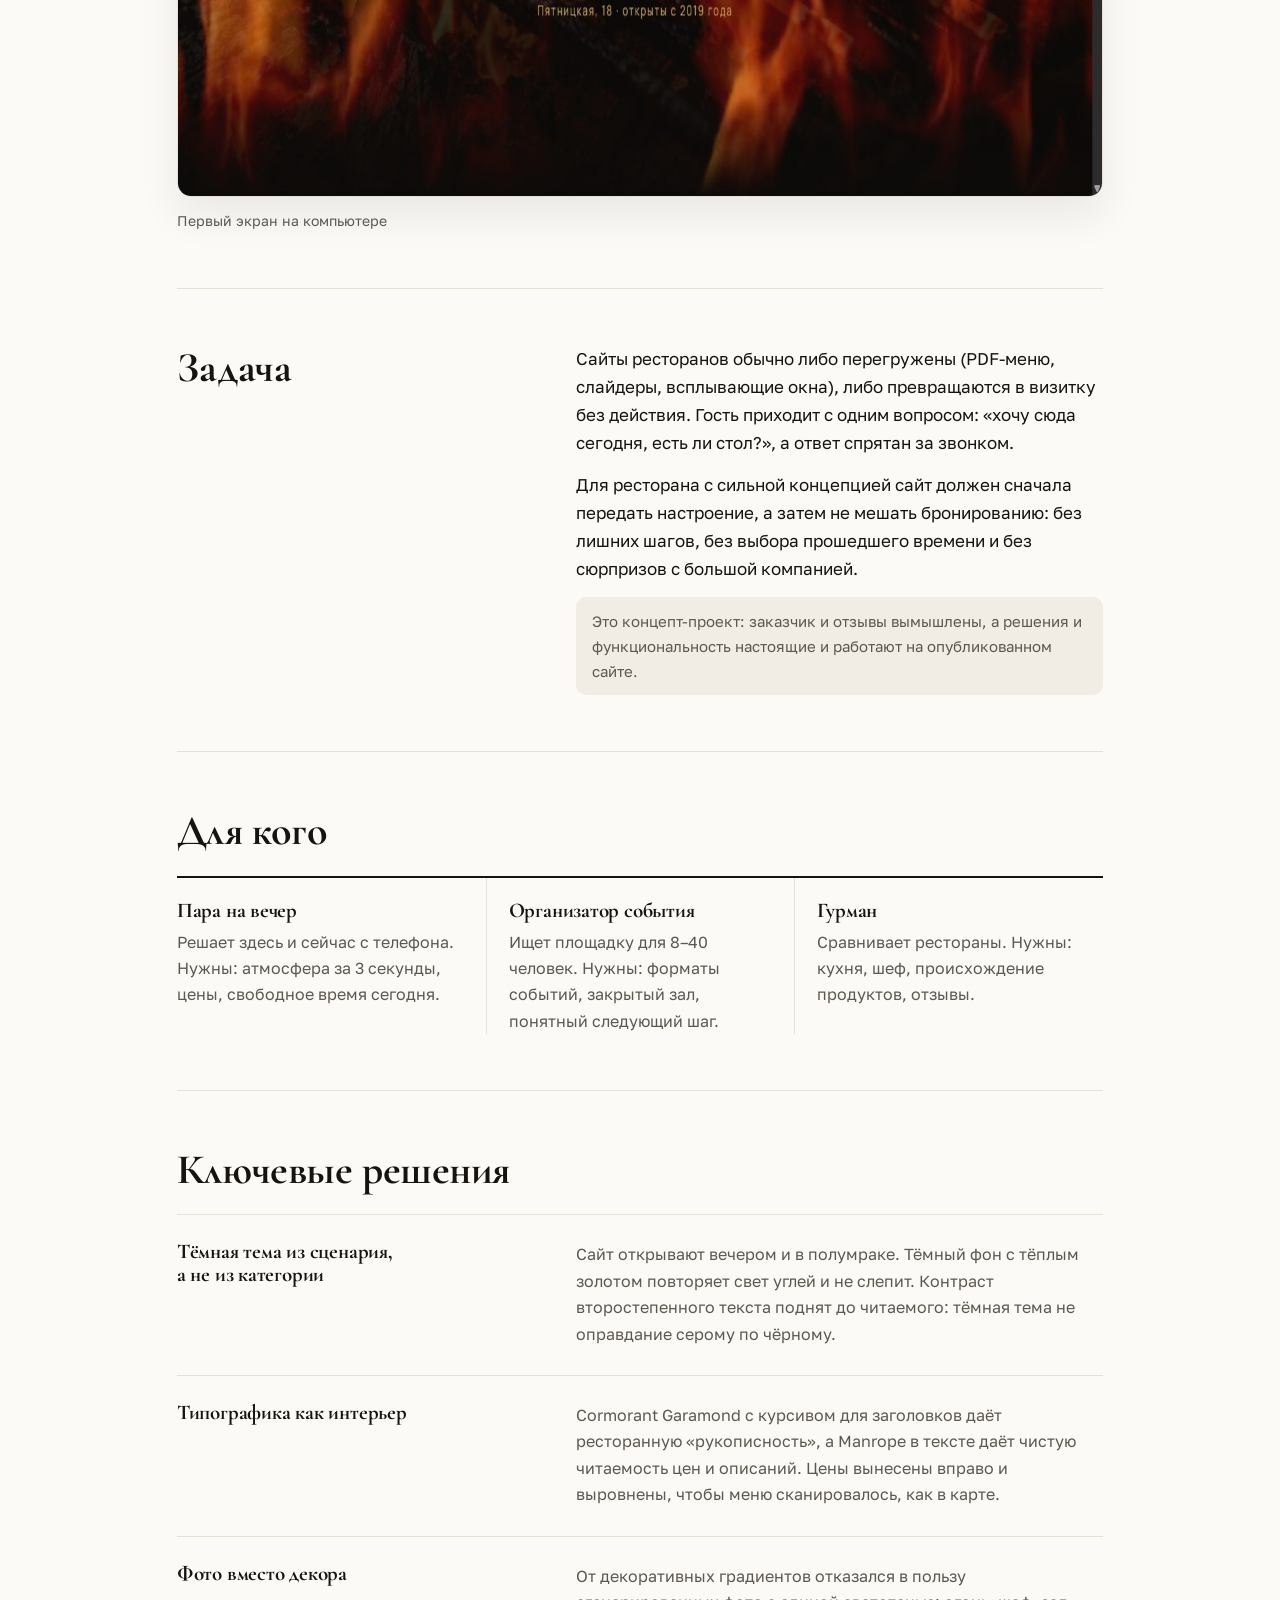
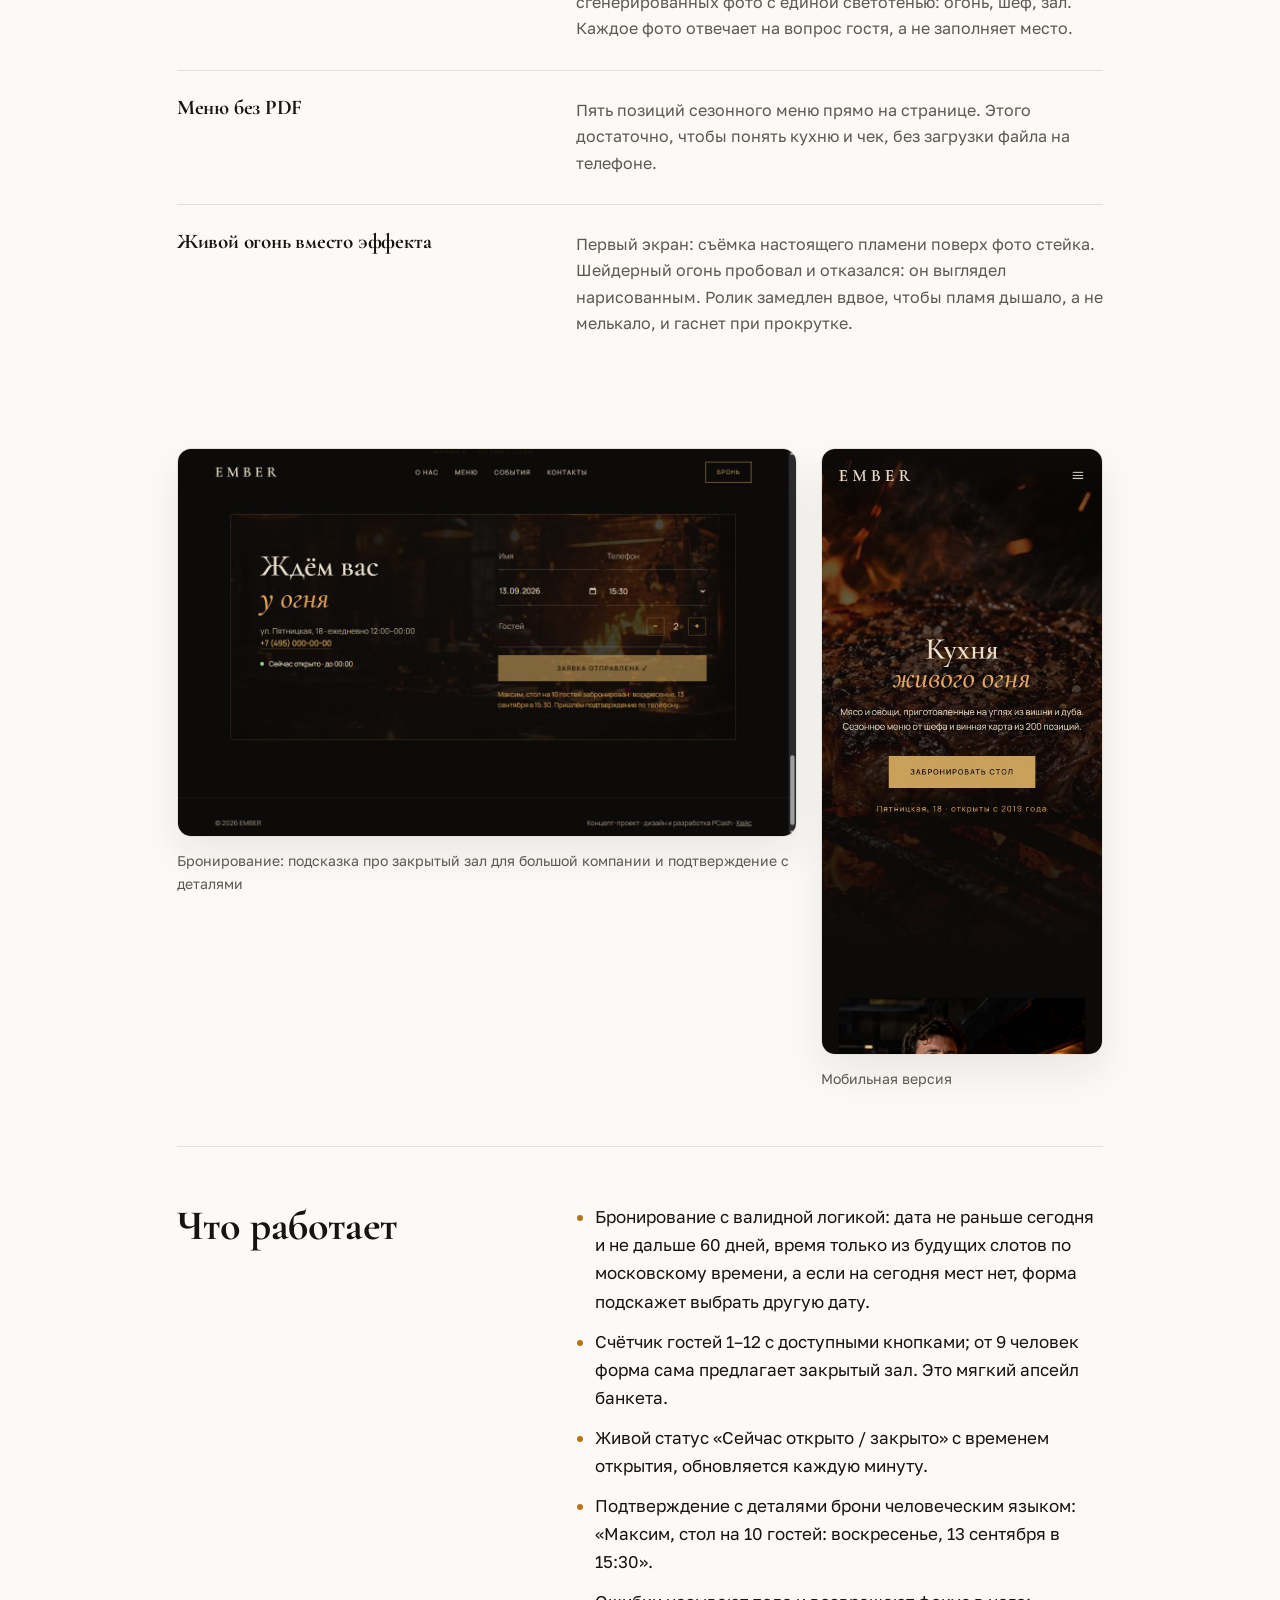
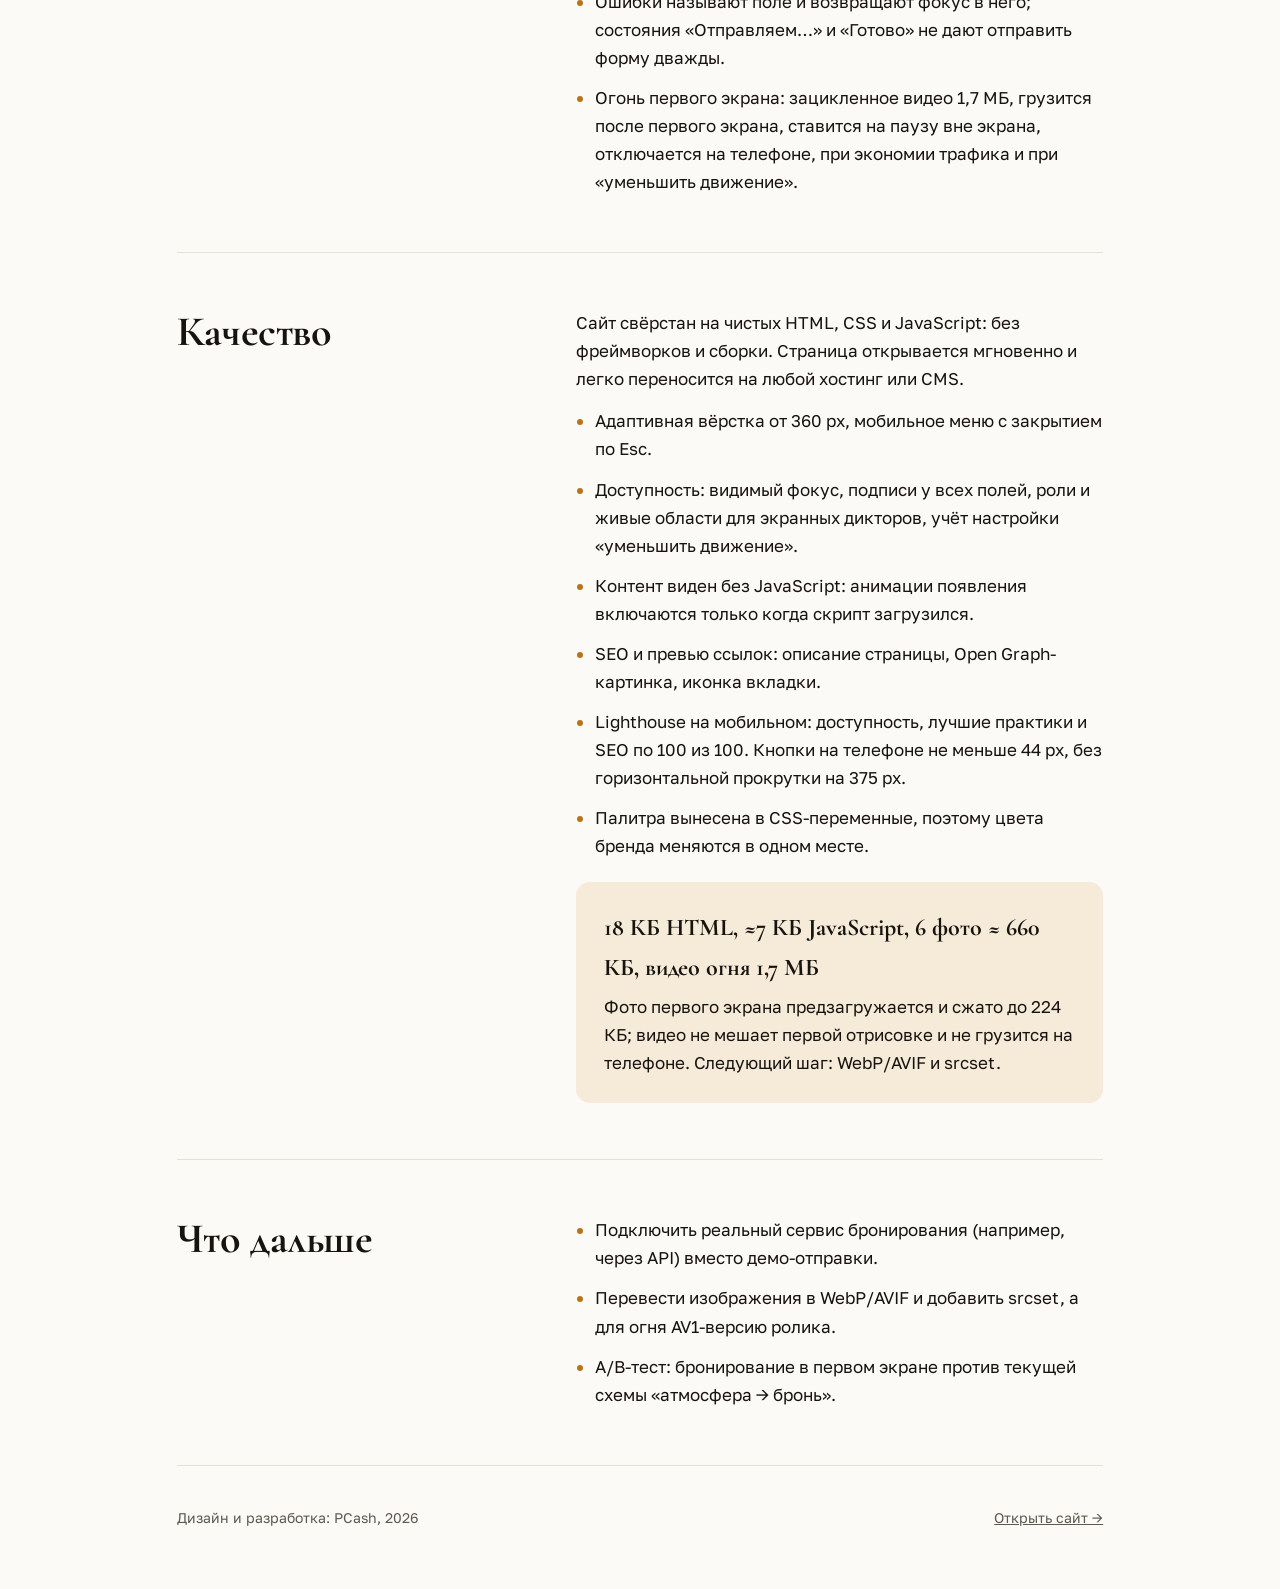
==== commit 2873b3c8: "Case study copy: fewer em-dashes Co-Authored-By: Claude Opus 5 <noreply@anthropic.com>" ====
--- a/case-study.html
+++ b/case-study.html
@@ -50,15 +50,15 @@
 
 <figure><img src="case/desktop.jpg" alt="Первый экран сайта EMBER — сайт ресторана на открытом огне на компьютере" width="1440" height="900" loading="eager"><figcaption>Первый экран на компьютере</figcaption></figure>
 
-<section class="cols"><h2>Задача</h2><div><p>Сайты ресторанов обычно либо перегружены (PDF-меню, слайдеры, всплывающие окна), либо превращаются в визитку без действия. Гость приходит с одним вопросом: «хочу сюда сегодня, есть ли стол?», а ответ спрятан за звонком.</p><p>Для ресторана с сильной концепцией сайт должен сначала передать настроение, а затем не мешать бронированию: без лишних шагов, без выбора прошедшего времени и без сюрпризов с большой компанией.</p><p class="note">Это концепт-проект: заказчик и отзывы вымышлены, а решения и функциональность — настоящие и работают на опубликованном сайте.</p></div></section>
+<section class="cols"><h2>Задача</h2><div><p>Сайты ресторанов обычно либо перегружены (PDF-меню, слайдеры, всплывающие окна), либо превращаются в визитку без действия. Гость приходит с одним вопросом: «хочу сюда сегодня, есть ли стол?», а ответ спрятан за звонком.</p><p>Для ресторана с сильной концепцией сайт должен сначала передать настроение, а затем не мешать бронированию: без лишних шагов, без выбора прошедшего времени и без сюрпризов с большой компанией.</p><p class="note">Это концепт-проект: заказчик и отзывы вымышлены, а решения и функциональность настоящие и работают на опубликованном сайте.</p></div></section>
 
 <section><h2>Для кого</h2><ul class="cards"><li><h3>Пара на вечер</h3><p>Решает здесь и сейчас с телефона. Нужны: атмосфера за 3 секунды, цены, свободное время сегодня.</p></li><li><h3>Организатор события</h3><p>Ищет площадку для 8–40 человек. Нужны: форматы событий, закрытый зал, понятный следующий шаг.</p></li><li><h3>Гурман</h3><p>Сравнивает рестораны. Нужны: кухня, шеф, происхождение продуктов, отзывы.</p></li></ul></section>
 
-<section><h2>Ключевые решения</h2><ul class="dec"><li><h3>Тёмная тема из сценария, а не из категории</h3><p>Сайт открывают вечером и в полумраке. Тёмный фон с тёплым золотом повторяет свет углей и не слепит. Контраст второстепенного текста поднят до читаемого: тёмная тема не оправдание серому по чёрному.</p></li><li><h3>Типографика как интерьер</h3><p>Cormorant Garamond с курсивом для заголовков даёт ресторанную «рукописность», а Manrope в тексте даёт чистую читаемость цен и описаний. Цены вынесены вправо и выровнены, чтобы меню сканировалось, как в карте.</p></li><li><h3>Фото вместо декора</h3><p>От декоративных градиентов отказался в пользу сгенерированных фото с единой светотенью: огонь, шеф, зал. Каждое фото отвечает на вопрос гостя, а не заполняет место.</p></li><li><h3>Меню без PDF</h3><p>Пять позиций сезонного меню прямо на странице. Этого достаточно, чтобы понять кухню и чек, без загрузки файла на телефоне.</p></li><li><h3>Живой огонь вместо эффекта</h3><p>Первый экран — съёмка настоящего пламени поверх фото стейка. Шейдерный огонь пробовал и отказался: он выглядел нарисованным. Ролик замедлен вдвое, чтобы пламя дышало, а не мелькало, и гаснет при прокрутке.</p></li></ul></section>
+<section><h2>Ключевые решения</h2><ul class="dec"><li><h3>Тёмная тема из сценария, а не из категории</h3><p>Сайт открывают вечером и в полумраке. Тёмный фон с тёплым золотом повторяет свет углей и не слепит. Контраст второстепенного текста поднят до читаемого: тёмная тема не оправдание серому по чёрному.</p></li><li><h3>Типографика как интерьер</h3><p>Cormorant Garamond с курсивом для заголовков даёт ресторанную «рукописность», а Manrope в тексте даёт чистую читаемость цен и описаний. Цены вынесены вправо и выровнены, чтобы меню сканировалось, как в карте.</p></li><li><h3>Фото вместо декора</h3><p>От декоративных градиентов отказался в пользу сгенерированных фото с единой светотенью: огонь, шеф, зал. Каждое фото отвечает на вопрос гостя, а не заполняет место.</p></li><li><h3>Меню без PDF</h3><p>Пять позиций сезонного меню прямо на странице. Этого достаточно, чтобы понять кухню и чек, без загрузки файла на телефоне.</p></li><li><h3>Живой огонь вместо эффекта</h3><p>Первый экран: съёмка настоящего пламени поверх фото стейка. Шейдерный огонь пробовал и отказался: он выглядел нарисованным. Ролик замедлен вдвое, чтобы пламя дышало, а не мелькало, и гаснет при прокрутке.</p></li></ul></section>
 
 <figure class="duo"><div><img src="case/detail.jpg" alt="Бронирование: подсказка про закрытый зал для большой компании и подтверждение с деталями" loading="lazy"><figcaption>Бронирование: подсказка про закрытый зал для большой компании и подтверждение с деталями</figcaption></div><div><img src="case/mobile.jpg" alt="Мобильная версия" loading="lazy"><figcaption>Мобильная версия</figcaption></div></figure>
 
-<section class="cols"><h2>Что работает</h2><ul class="feat"><li>Бронирование с валидной логикой: дата не раньше сегодня и не дальше 60 дней, время только из будущих слотов по московскому времени, если на сегодня мест нет — подсказка выбрать другую дату.</li><li>Счётчик гостей 1–12 с доступными кнопками; от 9 человек форма сама предлагает закрытый зал. Это мягкий апсейл банкета.</li><li>Живой статус «Сейчас открыто / закрыто» с временем открытия, обновляется каждую минуту.</li><li>Подтверждение с деталями брони человеческим языком: «Максим, стол на 10 гостей: воскресенье, 13 сентября в 15:30».</li><li>Ошибки называют поле и возвращают фокус в него; состояния «Отправляем…» и «Готово» не дают отправить форму дважды.</li><li>Огонь первого экрана: зацикленное видео 1,7 МБ, грузится после первого экрана, ставится на паузу вне экрана, отключается на телефоне, при экономии трафика и при «уменьшить движение».</li></ul></section>
+<section class="cols"><h2>Что работает</h2><ul class="feat"><li>Бронирование с валидной логикой: дата не раньше сегодня и не дальше 60 дней, время только из будущих слотов по московскому времени, а если на сегодня мест нет, форма подскажет выбрать другую дату.</li><li>Счётчик гостей 1–12 с доступными кнопками; от 9 человек форма сама предлагает закрытый зал. Это мягкий апсейл банкета.</li><li>Живой статус «Сейчас открыто / закрыто» с временем открытия, обновляется каждую минуту.</li><li>Подтверждение с деталями брони человеческим языком: «Максим, стол на 10 гостей: воскресенье, 13 сентября в 15:30».</li><li>Ошибки называют поле и возвращают фокус в него; состояния «Отправляем…» и «Готово» не дают отправить форму дважды.</li><li>Огонь первого экрана: зацикленное видео 1,7 МБ, грузится после первого экрана, ставится на паузу вне экрана, отключается на телефоне, при экономии трафика и при «уменьшить движение».</li></ul></section>
 
 <section class="cols"><h2>Качество</h2><div>
 <p>Сайт свёрстан на чистых HTML, CSS и JavaScript: без фреймворков и сборки. Страница открывается мгновенно и легко переносится на любой хостинг или CMS.</p>
@@ -67,13 +67,13 @@
 <li>Доступность: видимый фокус, подписи у всех полей, роли и живые области для экранных дикторов, учёт настройки «уменьшить движение».</li>
 <li>Контент виден без JavaScript: анимации появления включаются только когда скрипт загрузился.</li>
 <li>SEO и превью ссылок: описание страницы, Open Graph-картинка, иконка вкладки.</li>
-<li>Lighthouse на мобильном: доступность, лучшие практики и SEO — 100 из 100. Кнопки на телефоне не меньше 44 px, без горизонтальной прокрутки на 375 px.</li>
-<li>Палитра вынесена в CSS-переменные — цвета бренда меняются в одном месте.</li>
+<li>Lighthouse на мобильном: доступность, лучшие практики и SEO по 100 из 100. Кнопки на телефоне не меньше 44 px, без горизонтальной прокрутки на 375 px.</li>
+<li>Палитра вынесена в CSS-переменные, поэтому цвета бренда меняются в одном месте.</li>
 </ul>
-<div class="stat"><b>18 КБ HTML, ≈7 КБ JavaScript, 6 фото ≈ 660 КБ, видео огня 1,7 МБ</b>Фото первого экрана предзагружается и сжато до 224 КБ; видео не мешает первой отрисовке и не грузится на телефоне. Следующий шаг — WebP/AVIF и srcset.</div>
+<div class="stat"><b>18 КБ HTML, ≈7 КБ JavaScript, 6 фото ≈ 660 КБ, видео огня 1,7 МБ</b>Фото первого экрана предзагружается и сжато до 224 КБ; видео не мешает первой отрисовке и не грузится на телефоне. Следующий шаг: WebP/AVIF и srcset.</div>
 </div></section>
 
-<section class="cols"><h2>Что дальше</h2><ul class="feat"><li>Подключить реальный сервис бронирования (например, через API) вместо демо-отправки.</li><li>Перевести изображения в WebP/AVIF и добавить srcset; для огня — AV1-версию ролика.</li><li>A/B-тест: бронирование в первом экране против текущей схемы «атмосфера → бронь».</li></ul></section>
+<section class="cols"><h2>Что дальше</h2><ul class="feat"><li>Подключить реальный сервис бронирования (например, через API) вместо демо-отправки.</li><li>Перевести изображения в WebP/AVIF и добавить srcset, а для огня AV1-версию ролика.</li><li>A/B-тест: бронирование в первом экране против текущей схемы «атмосфера → бронь».</li></ul></section>
 </div>
-<div class="wrap"><footer><span>Дизайн и разработка — PCash, 2026</span><a href="./">Открыть сайт →</a></footer></div>
+<div class="wrap"><footer><span>Дизайн и разработка: PCash, 2026</span><a href="./">Открыть сайт →</a></footer></div>
 </body></html>
